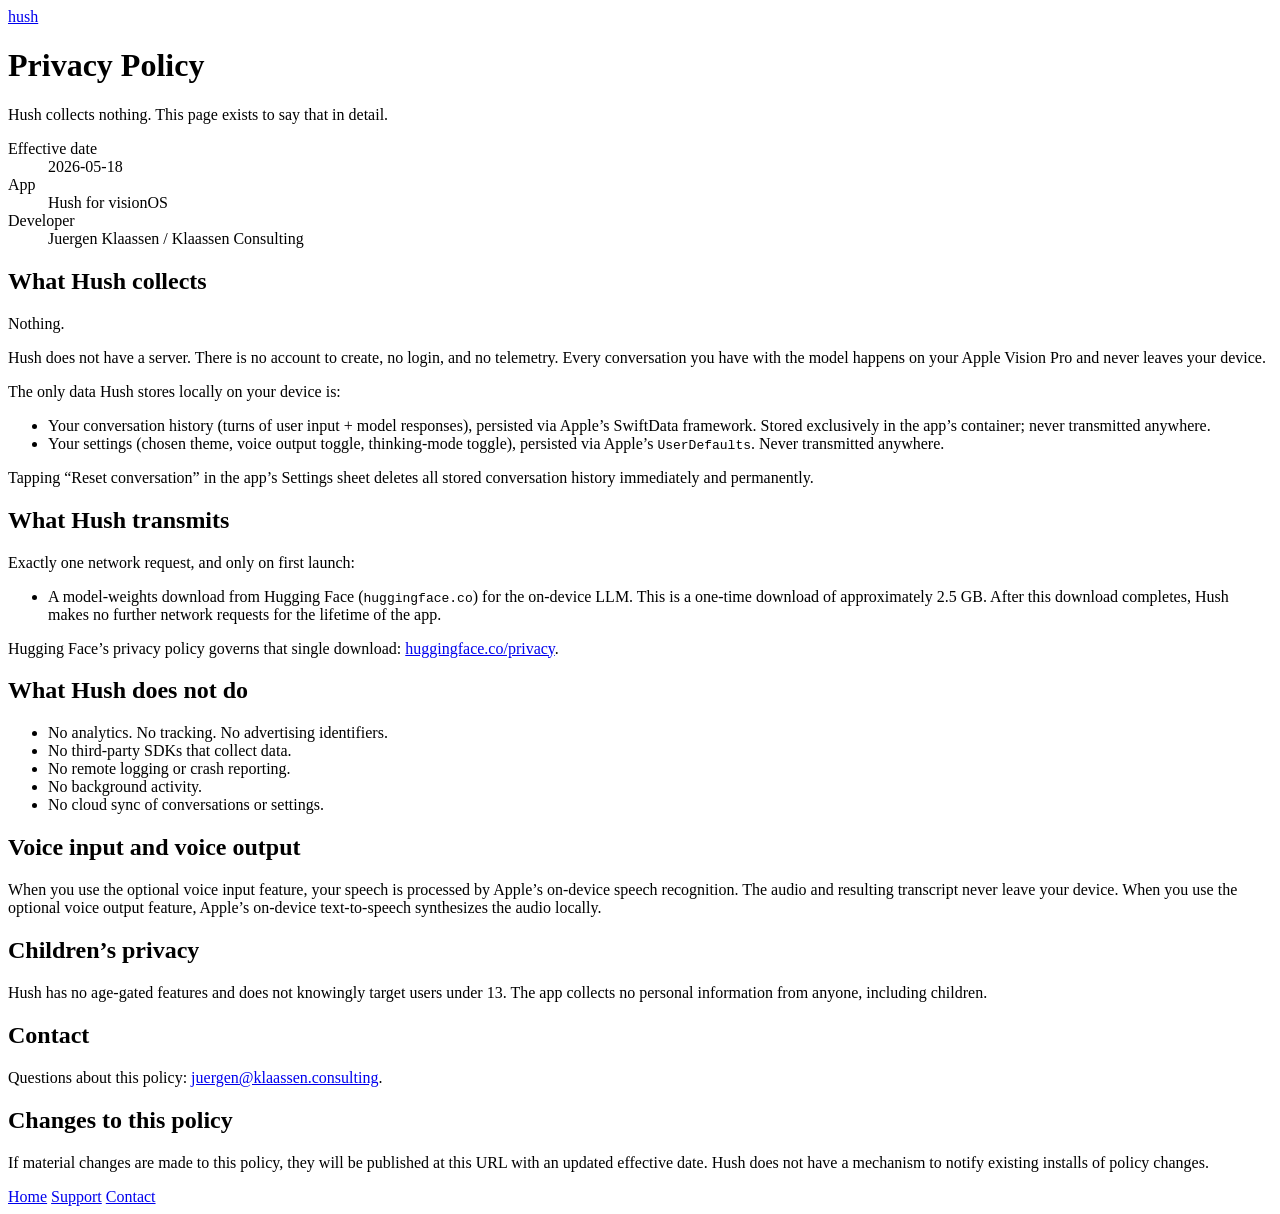
==== privacy/index.html @ 384986ac "feat: initial site — landing + privacy policy Two-page static site for Hush, deployed via GitHub Pag" ====
<!DOCTYPE html>
<html lang="en">
<head>
    <meta charset="UTF-8">
    <meta name="viewport" content="width=device-width, initial-scale=1.0">
    <title>Privacy Policy — Hush</title>
    <meta name="description" content="Hush collects nothing. The model runs on your Apple Vision Pro and conversations never leave the device.">
    <link rel="icon" type="image/svg+xml" href="/hush-site/assets/favicon.svg">
    <link rel="stylesheet" href="/hush-site/assets/styles.css">
</head>
<body>
    <main>
        <header>
            <a class="brand" href="/hush-site/">hush<span class="cursor" aria-hidden="true"></span></a>
        </header>

        <h1>Privacy Policy</h1>
        <p class="subtitle">Hush collects nothing. This page exists to say that in detail.</p>

        <dl class="meta">
            <dt>Effective date</dt><dd>2026-05-18</dd>
            <dt>App</dt><dd>Hush for visionOS</dd>
            <dt>Developer</dt><dd>Juergen Klaassen / Klaassen Consulting</dd>
        </dl>

        <h2>What Hush collects</h2>
        <p>Nothing.</p>
        <p>Hush does not have a server. There is no account to create, no login, and no telemetry. Every conversation you have with the model happens on your Apple Vision Pro and never leaves your device.</p>
        <p>The only data Hush stores locally on your device is:</p>
        <ul class="bare">
            <li>Your conversation history (turns of user input + model responses), persisted via Apple&rsquo;s SwiftData framework. Stored exclusively in the app&rsquo;s container; never transmitted anywhere.</li>
            <li>Your settings (chosen theme, voice output toggle, thinking-mode toggle), persisted via Apple&rsquo;s <code>UserDefaults</code>. Never transmitted anywhere.</li>
        </ul>
        <p>Tapping &ldquo;Reset conversation&rdquo; in the app&rsquo;s Settings sheet deletes all stored conversation history immediately and permanently.</p>

        <h2>What Hush transmits</h2>
        <p>Exactly one network request, and only on first launch:</p>
        <ul class="bare">
            <li>A model-weights download from Hugging Face (<code>huggingface.co</code>) for the on-device LLM. This is a one-time download of approximately 2.5&nbsp;GB. After this download completes, Hush makes no further network requests for the lifetime of the app.</li>
        </ul>
        <p>Hugging Face&rsquo;s privacy policy governs that single download: <a href="https://huggingface.co/privacy">huggingface.co/privacy</a>.</p>

        <h2>What Hush does not do</h2>
        <ul class="bare">
            <li>No analytics. No tracking. No advertising identifiers.</li>
            <li>No third-party SDKs that collect data.</li>
            <li>No remote logging or crash reporting.</li>
            <li>No background activity.</li>
            <li>No cloud sync of conversations or settings.</li>
        </ul>

        <h2>Voice input and voice output</h2>
        <p>When you use the optional voice input feature, your speech is processed by Apple&rsquo;s on-device speech recognition. The audio and resulting transcript never leave your device. When you use the optional voice output feature, Apple&rsquo;s on-device text-to-speech synthesizes the audio locally.</p>

        <h2>Children&rsquo;s privacy</h2>
        <p>Hush has no age-gated features and does not knowingly target users under 13. The app collects no personal information from anyone, including children.</p>

        <h2>Contact</h2>
        <p>Questions about this policy: <a href="mailto:juergen@klaassen.consulting">juergen@klaassen.consulting</a>.</p>

        <h2>Changes to this policy</h2>
        <p>If material changes are made to this policy, they will be published at this URL with an updated effective date. Hush does not have a mechanism to notify existing installs of policy changes.</p>

        <footer>
            <a href="/hush-site/">Home</a>
            <a href="https://github.com/juergen-kc/Hush/issues">Support</a>
            <a href="mailto:juergen@klaassen.consulting">Contact</a>
        </footer>
    </main>
</body>
</html>
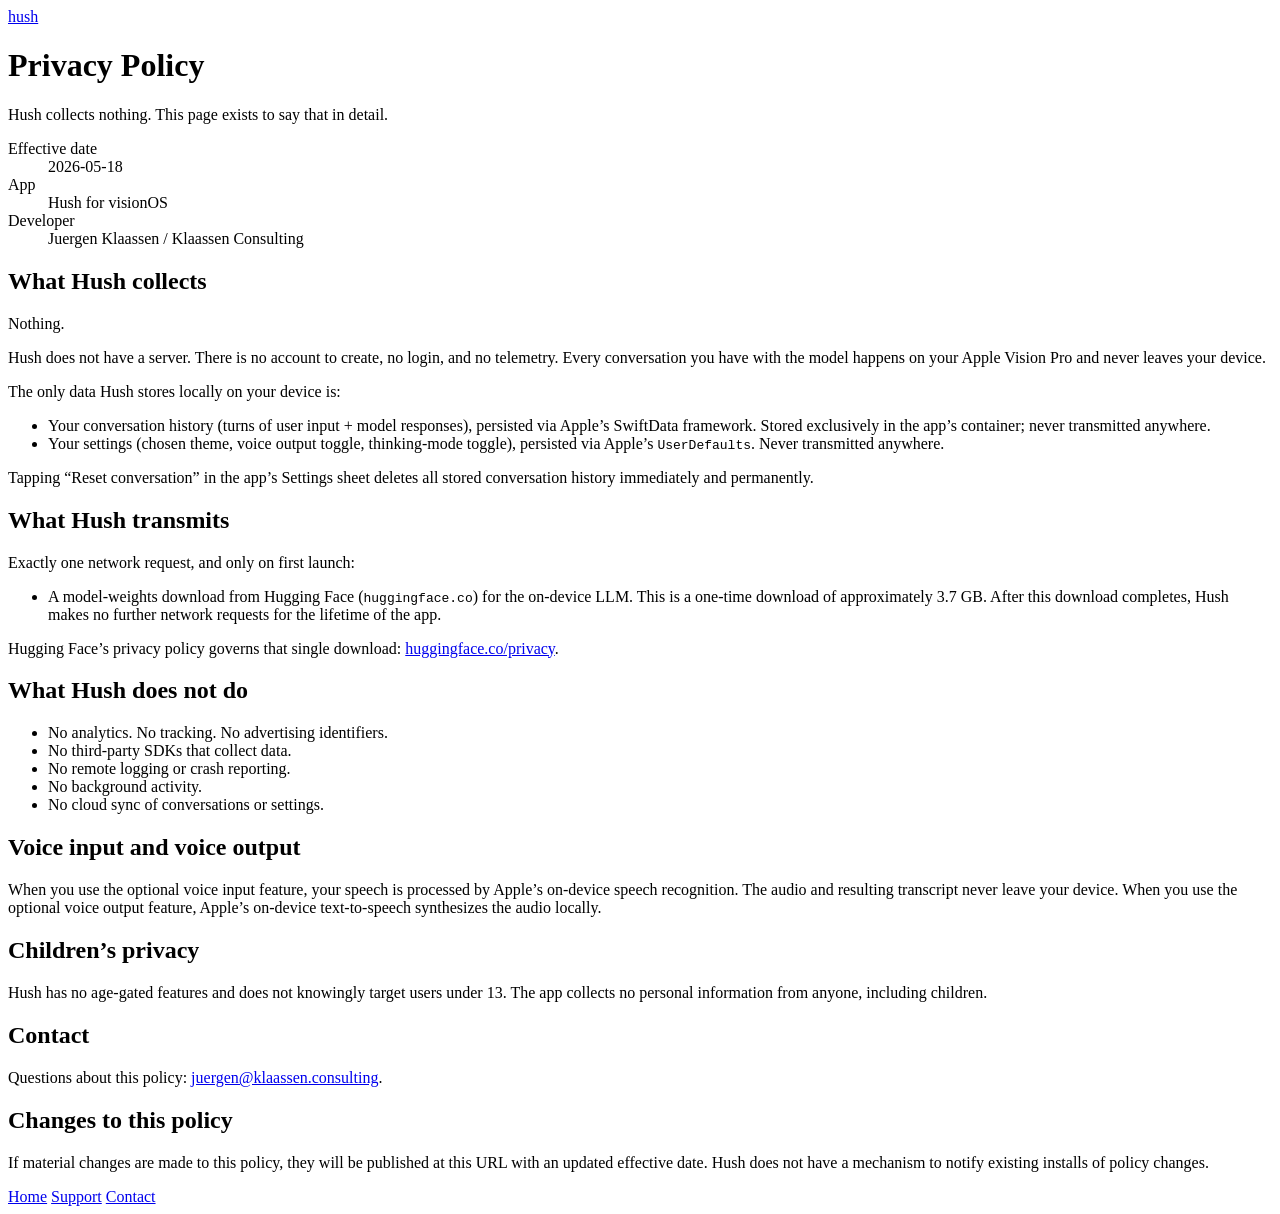
==== commit e1fb227d: "style: update download-size disclosure to match v1.0.3 (3.7 GB) The previous "about 2.5 GB" disclosu" ====
--- a/privacy/index.html
+++ b/privacy/index.html
@@ -36,7 +36,7 @@
         <h2>What Hush transmits</h2>
         <p>Exactly one network request, and only on first launch:</p>
         <ul class="bare">
-            <li>A model-weights download from Hugging Face (<code>huggingface.co</code>) for the on-device LLM. This is a one-time download of approximately 2.5&nbsp;GB. After this download completes, Hush makes no further network requests for the lifetime of the app.</li>
+            <li>A model-weights download from Hugging Face (<code>huggingface.co</code>) for the on-device LLM. This is a one-time download of approximately 3.7&nbsp;GB. After this download completes, Hush makes no further network requests for the lifetime of the app.</li>
         </ul>
         <p>Hugging Face&rsquo;s privacy policy governs that single download: <a href="https://huggingface.co/privacy">huggingface.co/privacy</a>.</p>
 
@@ -63,7 +63,7 @@
 
         <footer>
             <a href="/hush-site/">Home</a>
-            <a href="https://github.com/juergen-kc/Hush/issues">Support</a>
+            <a href="/hush-site/support/">Support</a>
             <a href="mailto:juergen@klaassen.consulting">Contact</a>
         </footer>
     </main>
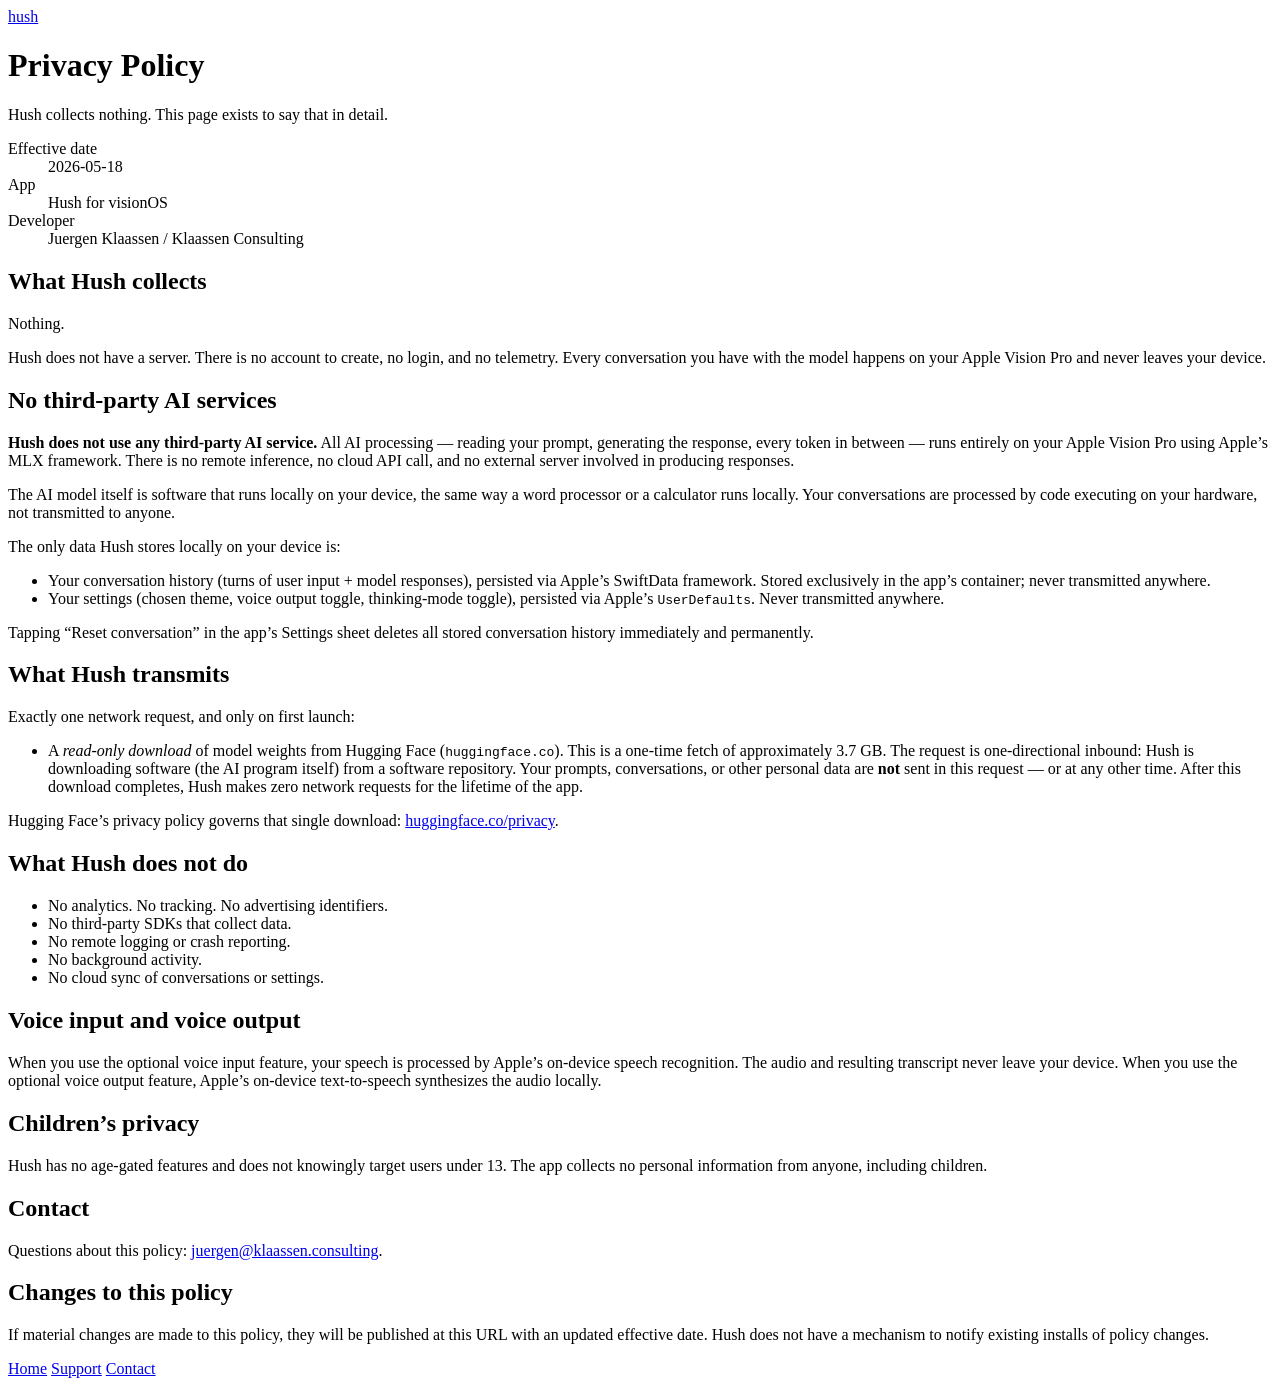
==== commit fd7ee07c: "docs: add explicit no-third-party-AI section to privacy policy App Store reviewer (5.1.1(i) / 5.1.2(" ====
--- a/privacy/index.html
+++ b/privacy/index.html
@@ -26,6 +26,10 @@
         <h2>What Hush collects</h2>
         <p>Nothing.</p>
         <p>Hush does not have a server. There is no account to create, no login, and no telemetry. Every conversation you have with the model happens on your Apple Vision Pro and never leaves your device.</p>
+
+        <h2>No third-party AI services</h2>
+        <p><strong>Hush does not use any third-party AI service.</strong> All AI processing &mdash; reading your prompt, generating the response, every token in between &mdash; runs entirely on your Apple Vision Pro using Apple&rsquo;s MLX framework. There is no remote inference, no cloud API call, and no external server involved in producing responses.</p>
+        <p>The AI model itself is software that runs locally on your device, the same way a word processor or a calculator runs locally. Your conversations are processed by code executing on your hardware, not transmitted to anyone.</p>
         <p>The only data Hush stores locally on your device is:</p>
         <ul class="bare">
             <li>Your conversation history (turns of user input + model responses), persisted via Apple&rsquo;s SwiftData framework. Stored exclusively in the app&rsquo;s container; never transmitted anywhere.</li>
@@ -36,7 +40,7 @@
         <h2>What Hush transmits</h2>
         <p>Exactly one network request, and only on first launch:</p>
         <ul class="bare">
-            <li>A model-weights download from Hugging Face (<code>huggingface.co</code>) for the on-device LLM. This is a one-time download of approximately 3.7&nbsp;GB. After this download completes, Hush makes no further network requests for the lifetime of the app.</li>
+            <li>A <em>read-only download</em> of model weights from Hugging Face (<code>huggingface.co</code>). This is a one-time fetch of approximately 3.7&nbsp;GB. The request is one-directional inbound: Hush is downloading software (the AI program itself) from a software repository. Your prompts, conversations, or other personal data are <strong>not</strong> sent in this request &mdash; or at any other time. After this download completes, Hush makes zero network requests for the lifetime of the app.</li>
         </ul>
         <p>Hugging Face&rsquo;s privacy policy governs that single download: <a href="https://huggingface.co/privacy">huggingface.co/privacy</a>.</p>
 
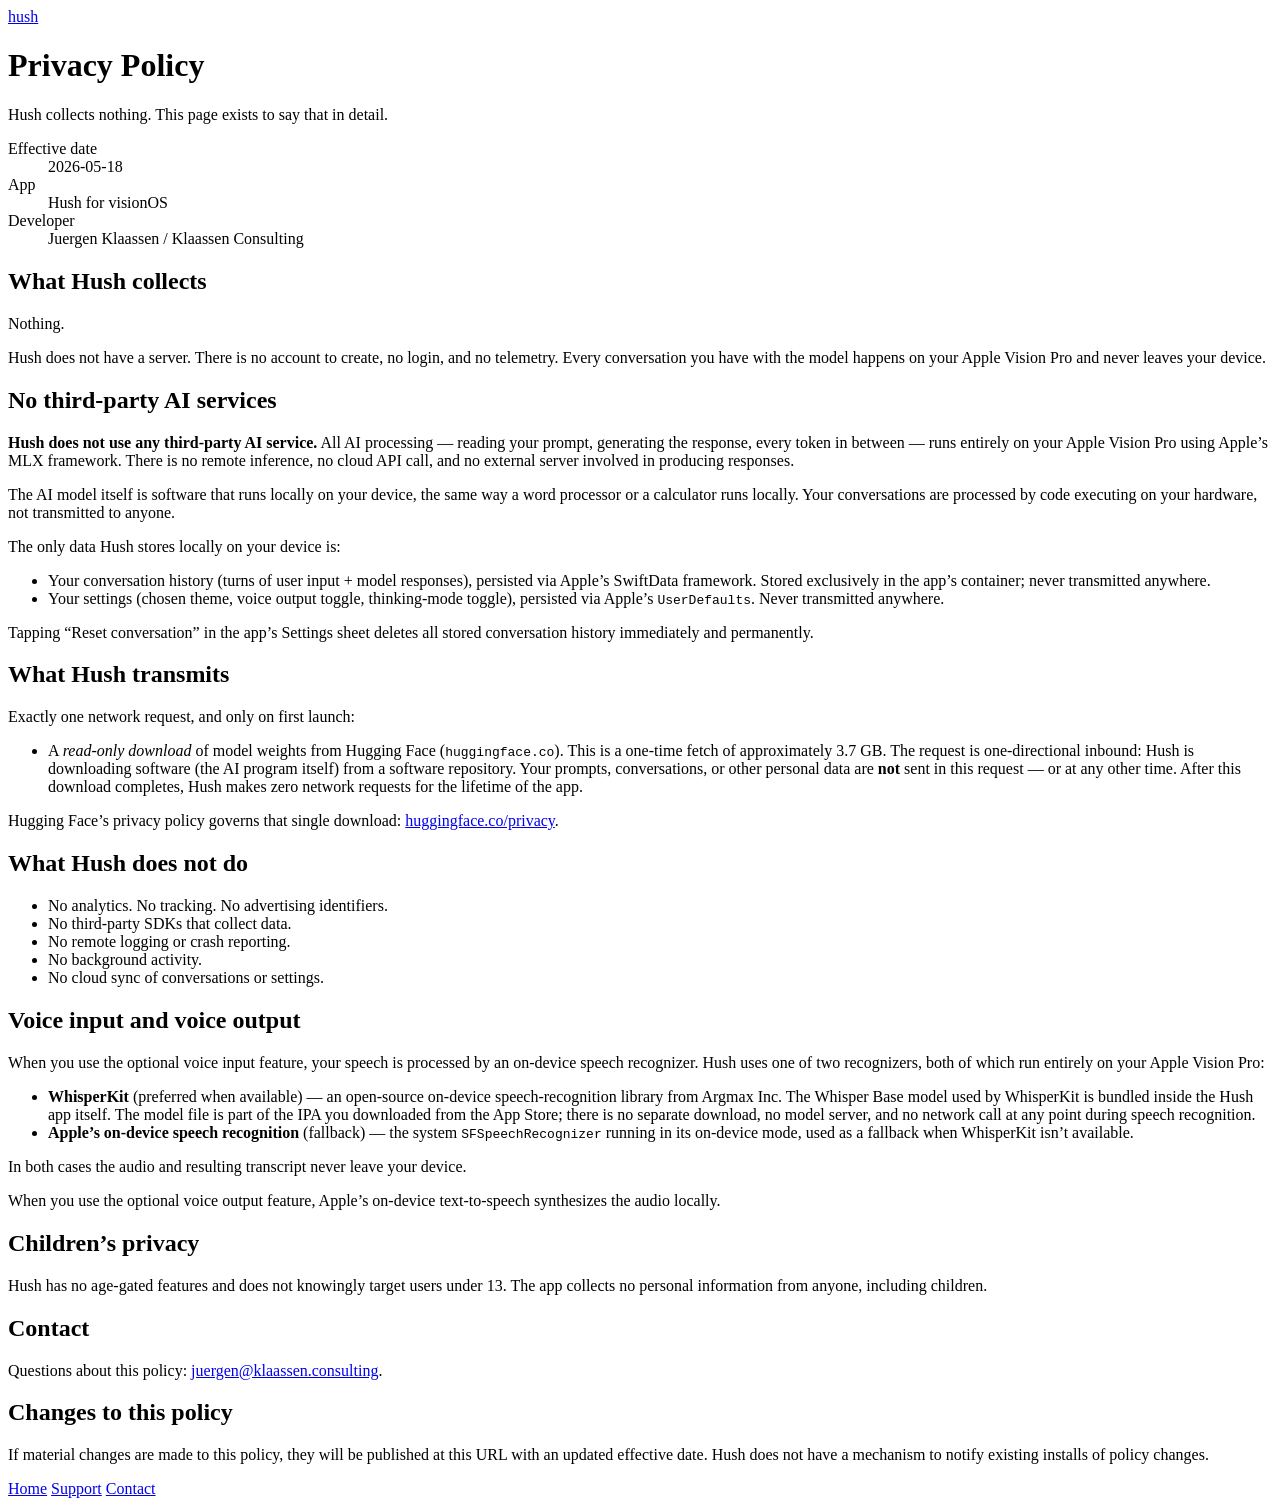
==== commit 6d047c80: "docs: add WhisperKit + SFSpeechRecognizer detail to Voice section Brings the live /privacy/ page int" ====
--- a/privacy/index.html
+++ b/privacy/index.html
@@ -54,7 +54,13 @@
         </ul>
 
         <h2>Voice input and voice output</h2>
-        <p>When you use the optional voice input feature, your speech is processed by Apple&rsquo;s on-device speech recognition. The audio and resulting transcript never leave your device. When you use the optional voice output feature, Apple&rsquo;s on-device text-to-speech synthesizes the audio locally.</p>
+        <p>When you use the optional voice input feature, your speech is processed by an on-device speech recognizer. Hush uses one of two recognizers, both of which run entirely on your Apple Vision Pro:</p>
+        <ul class="bare">
+            <li><strong>WhisperKit</strong> (preferred when available) &mdash; an open-source on-device speech-recognition library from Argmax Inc. The Whisper Base model used by WhisperKit is bundled inside the Hush app itself. The model file is part of the IPA you downloaded from the App Store; there is no separate download, no model server, and no network call at any point during speech recognition.</li>
+            <li><strong>Apple&rsquo;s on-device speech recognition</strong> (fallback) &mdash; the system <code>SFSpeechRecognizer</code> running in its on-device mode, used as a fallback when WhisperKit isn&rsquo;t available.</li>
+        </ul>
+        <p>In both cases the audio and resulting transcript never leave your device.</p>
+        <p>When you use the optional voice output feature, Apple&rsquo;s on-device text-to-speech synthesizes the audio locally.</p>
 
         <h2>Children&rsquo;s privacy</h2>
         <p>Hush has no age-gated features and does not knowingly target users under 13. The app collects no personal information from anyone, including children.</p>
